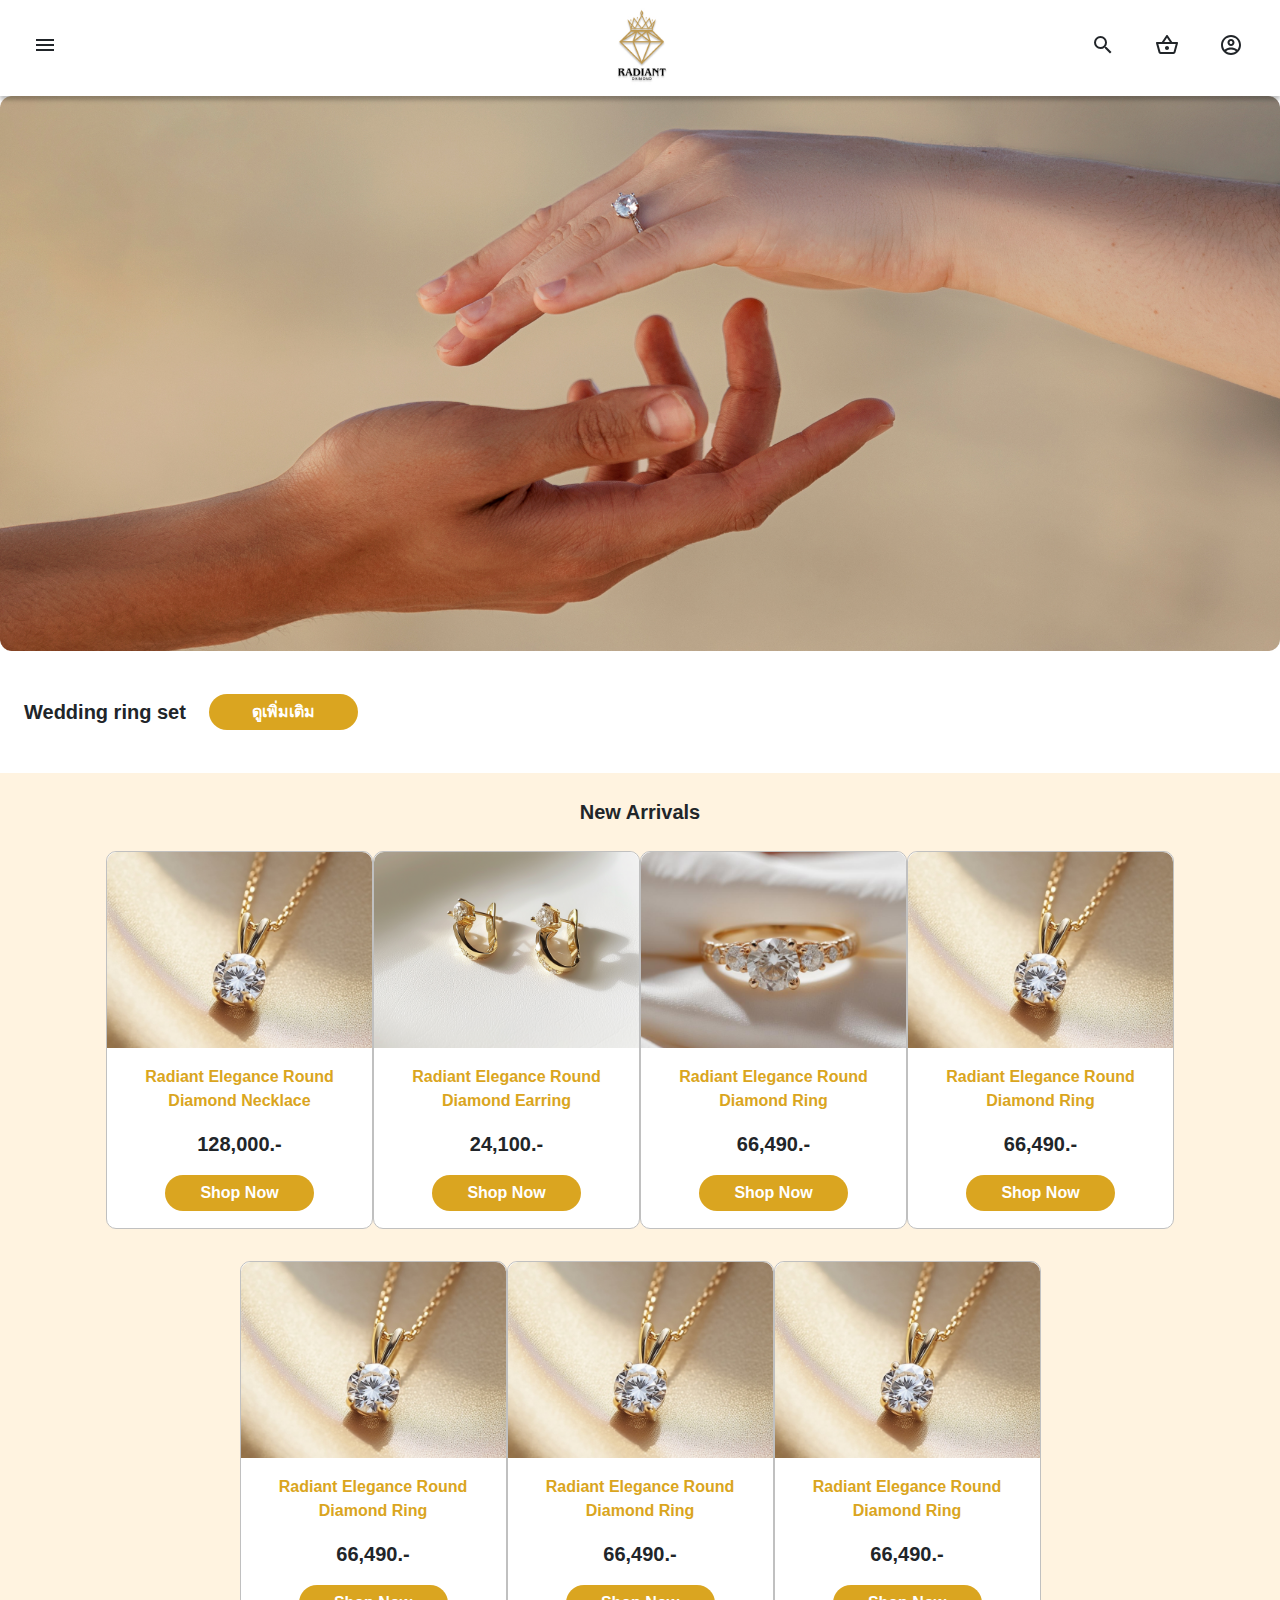
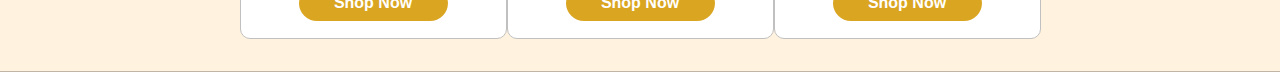
==== index.html @ 1b3d8766 "init first page" ====
<!DOCTYPE html>
<html lang="en">
  <head>
    <meta charset="UTF-8" />
    <meta name="viewport" content="width=device-width, initial-scale=1.0" />
    <title>Radiant Diamond</title>
    <!-- Bootstrap CSS CDN -->
    <link
      href="https://stackpath.bootstrapcdn.com/bootstrap/4.5.2/css/bootstrap.min.css"
      rel="stylesheet"
    />
    <link
      href="https://fonts.googleapis.com/icon?family=Material+Icons"
      rel="stylesheet"
    />
    <link
      href="https://fonts.googleapis.com/icon?family=Material+Icons+Outlined"
      rel="stylesheet"
    />
    <link rel="stylesheet" href="./styles/styles.css" />
    <link rel="stylesheet" href="./styles/menu-styles.css" />
  </head>
  <body>
    <!-- Sidebar Menu -->
    <div id="overlay"></div>
    <div class="sidebar" id="modal">
      <div class="sidebar-content">
        <div class="header">
          <div class="app-title">
            <img
              src="./assets/images/radiant-daimond-logo.jpg"
              alt="Logo Radiant รูปมงกุฎบนเพชรสีทอง"
              class="app-logo"
            />
            <div class="app-name">Radiant Diamond</div>
          </div>
          <div id="closeIcon">
            <span class="material-icons-outlined"> close </span>
          </div>
        </div>
        <!-- First Level -->
        <div class="menu">
          <ul class="first-level">
            <li id="jewelry">
              <a href="#">
                จิวเวลรี่
                <hr class="menu-divider" />
              </a>
            </li>
            <li id="wedding">
              <a href="#"
                >แต่งงาน
                <hr class="menu-divider"
              /></a>
            </li>
            <li id="diamond">
              <a href="#"
                >เพชร
                <hr class="menu-divider"
              /></a>
            </li>
            <li id="gift">
              <a href="#"
                >ของขวัญ
                <hr class="menu-divider"
              /></a>
            </li>
            <li id="article">
              <a href="#"
                >บทความ
                <hr class="menu-divider"
              /></a>
            </li>
            <li id="benefits">
              <a href="#"
                >สิทธิประโยชน์สมาชิก
                <hr class="menu-divider"
              /></a>
            </li>
          </ul>
        </div>
        <!-- <div id="menuHeader"></div> -->
        <div class="sub-menu-section">
          <!-- <div id="secondDivider" class="verticle-divider"></div> -->
          <!-- Second Level -->
          <div id="secondLevel" class="menu-level-section">
            <div class="menu" id="jewelryMenu">
              <ul>
                <li id="ring">
                  <a href="#"
                    >แหวน
                    <hr class="menu-divider"
                  /></a>
                </li>
                <li id="earring">
                  <a href="#"
                    >ต่างหู
                    <hr class="menu-divider"
                  /></a>
                </li>
                <li id="necklace">
                  <a href="#"
                    >สร้อยคอ
                    <hr class="menu-divider"
                  /></a>
                </li>
                <li id="bracelet">
                  <a href="#"
                    >สร้อยข้อมือ
                    <hr class="menu-divider"
                  /></a>
                </li>
              </ul>
            </div>

            <div class="menu" id="weddingMenu">
              <ul>
                <li id="weddingRing">
                  <a href="#"
                    >แหวนแต่งงาน/แหวนหมั้น
                    <hr class="menu-divider"
                  /></a>
                </li>
                <li id="singleDiamondRing">
                  <a href="#"
                    >แหวนเพชรเม็ดเดียว
                    <hr class="menu-divider"
                  /></a>
                </li>
                <li id="rowDiamondRing">
                  <a href="#"
                    >แหวนเพชรแถว
                    <hr class="menu-divider"
                  /></a>
                </li>
                <li id="goldRing">
                  <a href="#"
                    >แหวนทอง
                    <hr class="menu-divider"
                  /></a>
                </li>
              </ul>
            </div>

            <div class="menu" id="giftMenu">
              <ul>
                <li id="momDay">
                  <a href="#"
                    >วันแม่
                    <hr class="menu-divider"
                  /></a>
                </li>
                <li id="valentine">
                  <a href="#"
                    >วาเลนไทน์
                    <hr class="menu-divider"
                  /></a>
                </li>
                <li id="woman">
                  <a href="#"
                    >ผู้หญิง
                    <hr class="menu-divider"
                  /></a>
                </li>
                <li id="man">
                  <a href="#"
                    >ผู้ชาย
                    <hr class="menu-divider"
                  /></a>
                </li>
                <li id="anniversary">
                  <a href="#"
                    >วันครบรอบ
                    <hr class="menu-divider"
                  /></a>
                </li>
                <li id="budget">
                  <a href="#"
                    >ของขวัญตามงบประมาณ
                    <hr class="menu-divider"
                  /></a>
                </li>
              </ul>
            </div>
          </div>
          <div id="thirdDivider" class="verticle-divider"></div>
          <!-- Third Level -->
          <div class="menu-level-section">
            <div class="menu" id="ringMenu">
              <ul>
                <li id="minimal">
                  <a href="#"
                    >Minimal
                    <hr class="menu-divider"
                  /></a>
                </li>
                <li id="modern">
                  <a href="#"
                    >Modern
                    <hr class="menu-divider"
                  /></a>
                </li>
                <li id="prettyRing">
                  <a href="#"
                    >Pretty ring
                    <hr class="menu-divider"
                  /></a>
                </li>
              </ul>
            </div>

            <div class="menu" id="earringMenu">
              <ul>
                <li id="stud">
                  <a href="#"
                    >Stud ต่างหูติดหู
                    <hr class="menu-divider"
                  /></a>
                </li>
                <li id="long">
                  <a href="#"
                    >Long ต่างหูยาว
                    <hr class="menu-divider"
                  /></a>
                </li>
                <li id="hoop">
                  <a href="#"
                    >Hoop ต่างหูห่วง
                    <hr class="menu-divider"
                  /></a>
                </li>
              </ul>
            </div>

            <div class="menu" id="weddingRingMenu">
              <ul>
                <li id="couple">
                  <a href="#"
                    >เซ็ตคู่
                    <hr class="menu-divider"
                  /></a>
                </li>
                <li id="weddingWoman">
                  <a href="#"
                    >ผู้หญิง
                    <hr class="menu-divider"
                  /></a>
                </li>
                <li id="weddingMan">
                  <a href="#"
                    >ผู้ชาย
                    <hr class="menu-divider"
                  /></a>
                </li>
              </ul>
            </div>
          </div>
        </div>
      </div>
    </div>
    <!-- Navigation Bar -->
    <nav class="navbar sticky-top navbar-expand-lg navbar-light bg-light">
      <!-- Website -->
      <div
        id="navbar-website"
        class="row w-100 d-flex justify-content-between align-content-stretch"
      >
        <div class="navbar-menu d-flex align-items-center">
          <i id="menu" class="material-icons navbar-icon">menu</i>
        </div>
        <div class="navbar-img-logo-container">
          <img
            class="navbar-img-logo"
            src="./assets/images/radiant-daimond-logo.jpg"
          />
        </div>
        <div class="narbar-action d-flex justify-content-end">
          <div
            class="narbar-action-container d-flex justify-content-between align-items-center"
          >
            <i class="material-icons navbar-icon">search</i>
            <i class="material-icons-outlined navbar-icon">shopping_basket</i>
            <i class="material-icons-outlined navbar-icon"> account_circle </i>
          </div>
        </div>
      </div>
      <!-- phone -->
      <div
        id="navbar-mobile"
        class="w-100 row d-flex justify-content-between align-items-center pl-4"
      >
        <i id="memu-mobile" class="material-icons navbar-icon">menu</i>
        <i class="material-icons navbar-icon">search</i>
        <div>
          <img
            class="navbar-img-logo-mobile"
            src="./assets/images/radiant-daimond-logo.jpg"
          />
        </div>
        <i class="material-icons-outlined navbar-icon">shopping_basket</i>
        <i class="material-icons-outlined navbar-icon"> account_circle </i>
      </div>
    </nav>
    <!-- Navigation Selector Bar -->
    <div
      id="navbar-select-website"
      class="navbar-select w-100 justify-content-center align-items-center y-5"
    >
      <div class="navbar-select-item">จิวเวลรี่</div>
      <div class="navbar-select-item">แต่งงาน</div>
      <div class="navbar-select-item">เพชร</div>
      <div class="navbar-select-item">ของขวัญ</div>
      <div class="navbar-select-item">บทความ</div>
      <div class="navbar-select-item">สิทธิประโยชน์สมาชิก</div>
    </div>
    <!-- Content -->
    <div class="w-100">
      <div class="landing-image-container w-100 d-flex justify-content-center">
        <img src="./assets/images/landing-image.jpg" class="landing-image" />
      </div>
      <div class="landing-header-container d-flex align-items-center">
        <div class="landing-header">Wedding ring set</div>
        <button class="landing-header-button">ดูเพิ่มเติม</button>
      </div>
      <div class="new-arrivals w-100">
        <div
          class="new-arrivals-header py-4 d-flex justify-content-center align-items-center"
        >
          New Arrivals
        </div>
        <div class="d-flex justify-content-center align-items-center">
          <div
            class="product-section row row-wrap d-flex justify-content-center align-items-center"
          >
            <div class="product-card d-flex flex-column">
              <img src="./assets/images/product-card-1.jpg" width="100%" />
              <div
                class="flex-fill d-flex flex-column justify-content-center align-items-center"
              >
                <div class="product-card-name">
                  Radiant Elegance Round Diamond Necklace
                </div>
                <div class="product-card-price py-3">128,000.-</div>
                <button class="product-card-button">Shop Now</button>
              </div>
            </div>
            <div class="product-card d-flex flex-column">
              <img src="./assets/images/product-card-2.png" width="100%" />
              <div
                class="flex-fill d-flex flex-column justify-content-center align-items-center"
              >
                <div class="product-card-name">
                  Radiant Elegance Round Diamond Earring
                </div>
                <div class="product-card-price py-3">24,100.-</div>
                <button class="product-card-button">Shop Now</button>
              </div>
            </div>
            <div class="product-card d-flex flex-column">
              <img src="./assets/images/product-card-3.png" width="100%" />
              <div
                class="flex-fill d-flex flex-column justify-content-center align-items-center"
              >
                <div class="product-card-name">
                  Radiant Elegance Round Diamond Ring
                </div>
                <div class="product-card-price py-3">66,490.-</div>
                <button class="product-card-button">Shop Now</button>
              </div>
            </div>
            <div class="product-card d-flex flex-column">
              <img src="./assets/images/product-card-1.jpg" width="100%" />
              <div
                class="flex-fill d-flex flex-column justify-content-center align-items-center"
              >
                <div class="product-card-name">
                  Radiant Elegance Round Diamond Ring
                </div>
                <div class="product-card-price py-3">66,490.-</div>
                <button class="product-card-button">Shop Now</button>
              </div>
            </div>
            <div class="product-card d-flex flex-column">
              <img src="./assets/images/product-card-1.jpg" width="100%" />
              <div
                class="flex-fill d-flex flex-column justify-content-center align-items-center"
              >
                <div class="product-card-name">
                  Radiant Elegance Round Diamond Ring
                </div>
                <div class="product-card-price py-3">66,490.-</div>
                <button class="product-card-button">Shop Now</button>
              </div>
            </div>
            <div class="product-card d-flex flex-column">
              <img src="./assets/images/product-card-1.jpg" width="100%" />
              <div
                class="flex-fill d-flex flex-column justify-content-center align-items-center"
              >
                <div class="product-card-name">
                  Radiant Elegance Round Diamond Ring
                </div>
                <div class="product-card-price py-3">66,490.-</div>
                <button class="product-card-button">Shop Now</button>
              </div>
            </div>
            <div class="product-card d-flex flex-column">
              <img src="./assets/images/product-card-1.jpg" width="100%" />
              <div
                class="flex-fill d-flex flex-column justify-content-center align-items-center"
              >
                <div class="product-card-name">
                  Radiant Elegance Round Diamond Ring
                </div>
                <div class="product-card-price py-3">66,490.-</div>
                <button class="product-card-button">Shop Now</button>
              </div>
            </div>
          </div>
        </div>
      </div>
    </div>
    <script src="./script.js"></script>
  </body>
</html>
---- styles/styles.css ----
* {
    padding: 0;
}
@font-face {
    font-family: DBLimx;
    src: url(./assets/fonts/DBLimX/DB\ Lim\ X\ Med\ v3.2.ttf);
}
body {
    font-family: "DBLimX", sans-serif;
}
#navbar-select-website {
    display: flex;
}
.navbar {
    background-color: white !important;
    box-shadow: 0px 4px 4px 0px #00000040;
}
.navbar-img-logo-container {
    height: 100%;
    display: flex;
    justify-content: center;
    align-items: center;
}
.navbar-img-logo {
    width: 105px;
    height: 105px;
}
.navbar-icon {
    width: 30px;
    height: 30px;
}
.navbar-select {
    min-height: 70px;
    background-color: #fff3e0;
    border-bottom: 1px solid #00000040;
}
.navbar-select-item {
    min-height: 70px;
    cursor: pointer;
    padding: 24px;
    transition: background-color 0.3s;
    font-size: 24px;
    font-weight: 500;
}
.navbar-select-item:hover {
    background-color: #ffdeaa;
    padding: 24px;
    border-bottom: 1px solid #00000040;
}
.landing-image {
    width: 100%;
}
.wedding-header {
    height: 200px;
    display: flex;
    align-items: center;
}
.new-arrivals {
    background-color: #fff3e0;
}
.product-section {
    border-radius: 10px;
    border-bottom: 1px solid #00000040;
}
.product-card {
    height: 500px;
    width: 352px;
    background-color: white;
    margin-bottom: 2rem;
    border-bottom: 1px solid #c0c0c0;
}
.product-card-name {
    font-size: 20px;
    font-weight: 700;
    color: #daa520;
    text-align: center;
}
.product-card-price {
    font-size: 20px;
    font-weight: 600;
    text-align: center;
}
.product-card-button {
    width: 149px;
    height: 36px;
    display: flex;
    justify-content: center;
    align-items: center;
    border: 0px;
    border-radius: 18px;
    background-color: #daa520;
    font-size: 16px;
    font-weight: 600;
    color: white;
}
#overlay {
    position: fixed;
    display: none;
    width: 100%;
    height: 100%;
    top: 0;
    left: 0;
    right: 0;
    bottom: 0;
    background-color: rgba(0, 0, 0, 0.5);
    z-index: 1021;
    cursor: pointer;
}
#overlay.active {
    display: block;
}
#close {
    cursor: pointer;
}
@media only screen and (min-width: 375px) {
    #navbar-select-website {
        display: none;
    }
    #navbar-website {
        display: none !important;
    }
    .navbar-img-logo-mobile {
        width: 80px;
        height: 80px;
    }
    .landing-header {
        font-size: 15px;
        font-weight: 700;
        padding: 46px 0 46px 1.5rem;
    }
    .landing-header-button {
        width: 149px;
        height: 36px;
        border: 0px;
        border-radius: 20px;
        background-color: #daa520;
        color: white;
        font-size: 16px;
        font-weight: 600;
        margin-left: 57px;
    }
    .new-arrivals-header {
        font-size: 15px;
        font-weight: 700;
    }
    .product-card {
        width: 267px;
        height: 378px;
        border: 1px solid #c0c0c0;
        border-radius: 10px;
    }
    .product-card img {
        border-radius: 10px 10px 0 0;
    }
    .product-card-name {
        font-size: 16px;
        padding: 0 0.5rem 0 0.5rem;
    }
}
@media only screen and (min-width: 700px) {
    #navbar-select-website {
        display: none !important;
    }
    #navbar-mobile {
        display: none !important;
    }
    #navbar-website {
        display: flex !important;
    }
    .navbar-menu {
        margin-left: 32px;
        width: 30%;
    }
    #menu {
        cursor: pointer;
    }
    .navbar-img-logo-container {
        padding-left: 0;
        width: 30%;
    }
    .navbar-img-logo {
        width: 80px;
        height: 80px;
    }
    .narbar-action {
        width: 30%;
        height: 80px;
        cursor: pointer;
    }
    .narbar-action-container {
        gap: 34px;
    }
    .navbar-icon {
        width: 30px;
        height: 30px;
    }
    .landing-header {
        font-size: 20px;
    }
    .landing-header-button {
        margin-left: 23px;
    }
    .new-arrivals-header {
        font-size: 20px;
    }
}
@media only screen and (min-width: 1400px) {
    .navbar {
        background-color: white !important;
    }
    #navbar-select-website {
        display: flex;
    }
    #navbar-mobile {
        display: none !important;
    }
    #navbar-website {
        display: flex !important;
    }
    .navbar-menu {
        display: none !important;
    }
    .navbar-img-logo-container {
        width: auto;
        padding-left: 70px;
    }
    .landing-image-container {
        padding: 30px 111px 0 111px;
    }
    .landing-header-container {
        padding-left: 85px;
    }
    .landing-header {
        font-size: 32px;
        font-weight: 700;
    }
    .new-arrivals-header {
        font-size: 32px;
        font-weight: 700;
    }
}
---- styles/menu-styles.css ----
/* Fullpage Modal Hidden by Default */
.sidebar {
    position: fixed;
    top: 0;
    left: -100%;
    width: 100%;
    height: 100%;
    transition: left 0.5s ease; /* Slide effect */
    z-index: 1022;
}

.sidebar.active {
    left: 0;
}

.sidebar-content {
    position: absolute;
    top: 0;
    left: 0;
    width: 100%;
    height: 100%;
    background-color: #fff3e0;
    /* padding: 20px; */
}

.header {
    height: 50px;
    display: flex;
    flex-direction: row;
    justify-content: space-between;
    align-items: center;
    padding: 20px;
    background-color: #deb97e;
}

.app-title {
    display: flex;
    flex-direction: row;
    align-items: center;
    gap: 8px;
}

.app-logo {
    width: 10%;
    border-radius: 4px;
}

.app-name {
    font-size: 20px;
    font-weight: bold;
    color: #a5721e;
}

#closeIcon {
    display: flex;
    flex-direction: row;
    justify-content: center;
    align-items: center;
    width: 40px;
    height: 40px;
    border-radius: 20px;
    cursor: pointer;
    transition: background-color 0.5s ease;
}

#closeIcon:hover {
    background-color: #deb97e;
}

.sub-menu-section {
    display: flex;
    flex-direction: row;
    padding: 20px 20px 0 20px;
}

/* Popup Menu List */
.menu ul {
    list-style-type: none;
    padding: 10px;
}

.menu ul li {
    width: 500px;
}

/* First-level and Second-level Links */
.menu ul li a {
    width: max-content;
    text-decoration: none;
    color: #333;
    display: block;
    padding: 5px 15px;
    font-weight: bold;
    transition: background-color 0.3s ease;
    transition: color 0.5s ease;
}

.menu ul li a:hover {
    color: #a5721e;
    .menu-divider {
        width: 100%;
    }
}

.menu ul li a.active {
    color: #a5721e;
    font-weight: bold;
    .menu-divider {
        width: 100%;
    }
}

/* Second-level submenu (hidden by default) */
.submenu {
    display: none;
    margin-left: 20px;
}

.menu ul li:hover .submenu {
    display: block;
}

.menu-divider {
    width: 0px;
    transition: width 0.5s ease;
}

.menu-level-section {
    width: 49%;
}

.first-level {
    display: flex;
    flex-direction: row;
    overflow-y: auto;
    background-color: #deb97e;
}

#menuHeader {
    font-size: 24px;
    font-weight: bold;
    margin: 20px 0 32px 0;
    color: #9b7434;
    padding: 0 20px 0 20px;
}

#secondLevel {
    font-size: large;
}

.verticle-divider {
    height: 0px;
    width: 1px;
    background-color: #c0882e;
    transition: height 1s ease;
}

.verticle-divider.active {
    height: auto;
}

#jewelryMenu {
    display: none;
}

#jewelryMenu.active {
    display: block;
}

#weddingMenu {
    display: none;
}

#weddingMenu.active {
    display: block;
}

#giftMenu {
    display: none;
}

#giftMenu.active {
    display: block;
}

#ringMenu {
    display: none;
}

#ringMenu.active {
    display: block;
}

#earringMenu {
    display: none;
}

#earringMenu.active {
    display: block;
}

#weddingRingMenu {
    display: none;
}

#weddingRingMenu.active {
    display: block;
}
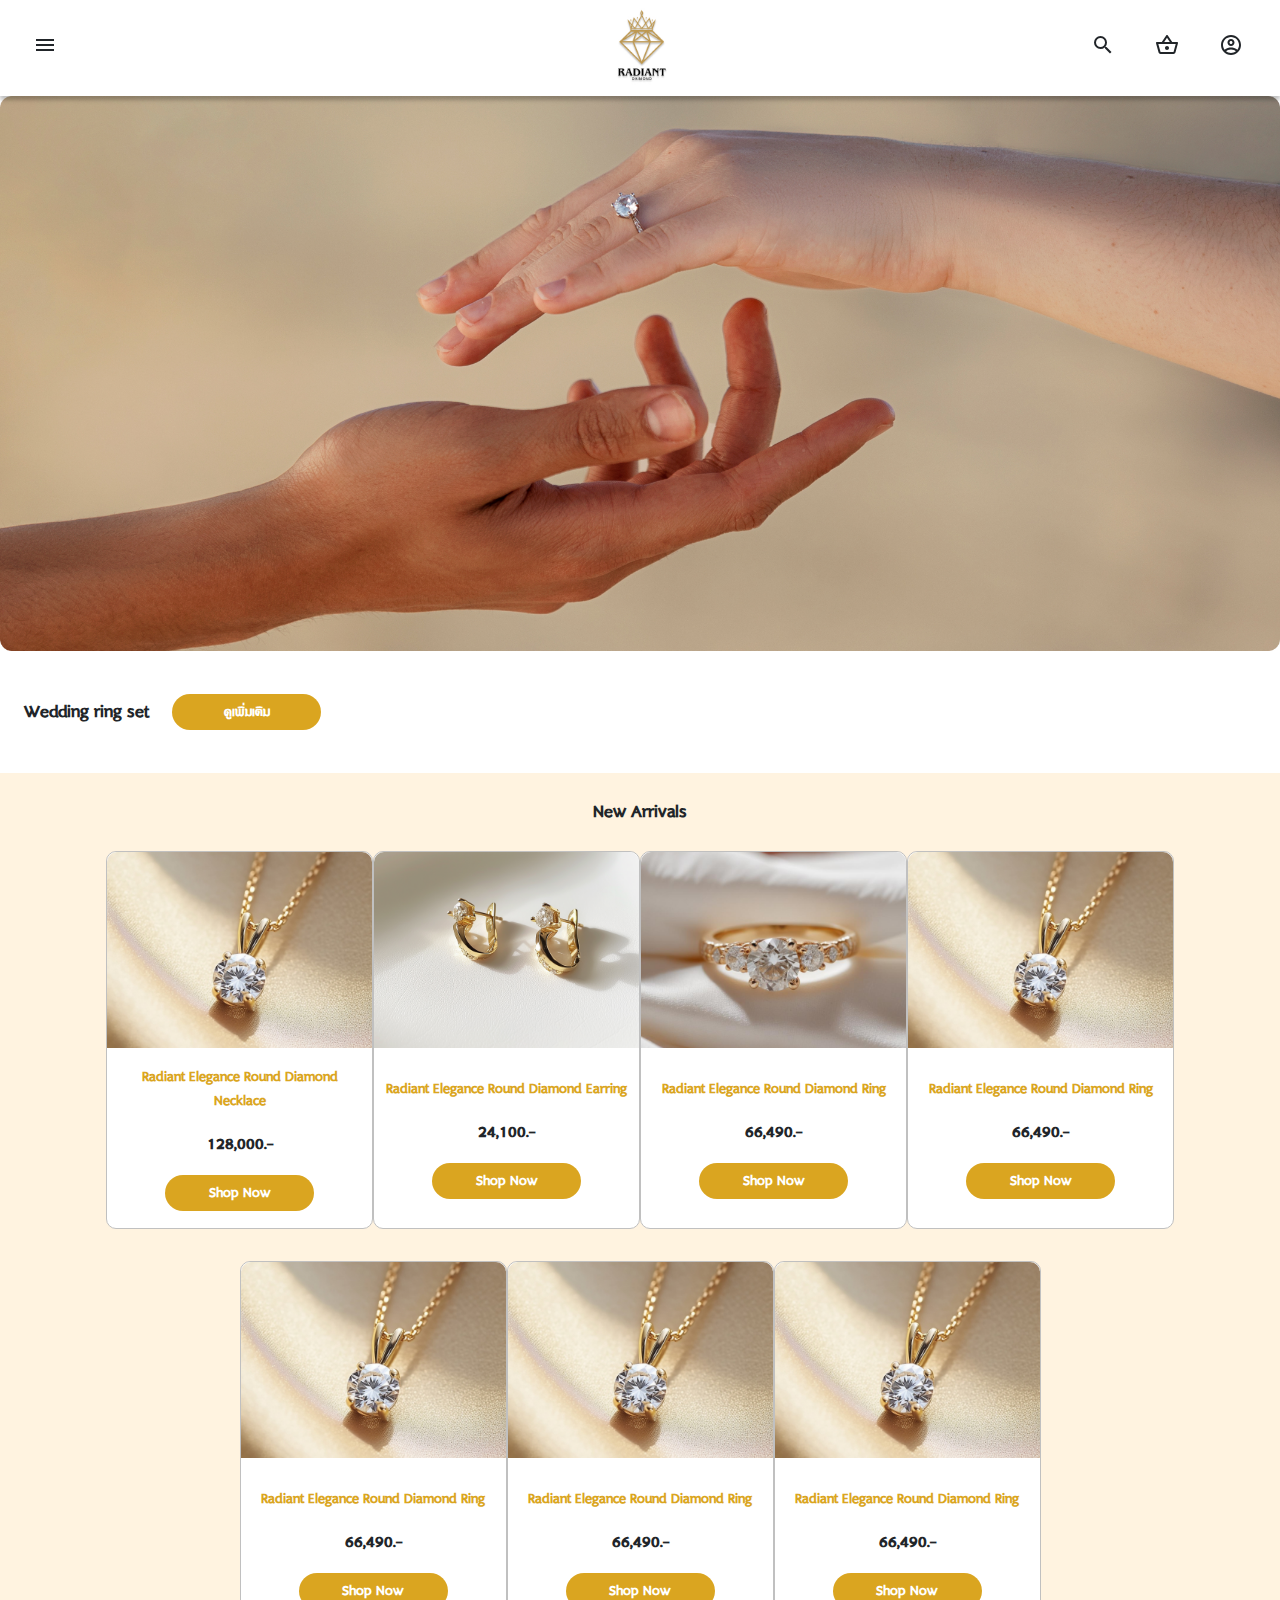
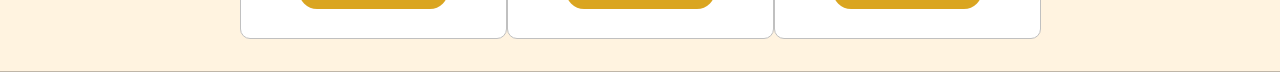
==== commit b294a8f9: "manage file" ====
--- a/index.html
+++ b/index.html
@@ -18,7 +18,8 @@
       rel="stylesheet"
     />
     <link rel="stylesheet" href="./styles/styles.css" />
-    <link rel="stylesheet" href="./styles/menu-styles.css" />
+    <link rel="stylesheet" href="./styles/sidebar-styles.css" />
+    <link rel="stylesheet" href="./styles/navbar-styles.css" />
   </head>
   <body>
     <!-- Sidebar Menu -->
@@ -420,6 +421,6 @@
         </div>
       </div>
     </div>
-    <script src="./script.js"></script>
+    <script src="./scripts/sidebar-script.js"></script>
   </body>
 </html>
--- a/styles/styles.css
+++ b/styles/styles.css
@@ -3,49 +3,10 @@
 }
 @font-face {
     font-family: DBLimx;
-    src: url(./assets/fonts/DBLimX/DB\ Lim\ X\ Med\ v3.2.ttf);
+    src: url(../assets/fonts/DBLimX/DB\ Lim\ X\ v3.2.ttf);
 }
 body {
     font-family: "DBLimX", sans-serif;
-}
-#navbar-select-website {
-    display: flex;
-}
-.navbar {
-    background-color: white !important;
-    box-shadow: 0px 4px 4px 0px #00000040;
-}
-.navbar-img-logo-container {
-    height: 100%;
-    display: flex;
-    justify-content: center;
-    align-items: center;
-}
-.navbar-img-logo {
-    width: 105px;
-    height: 105px;
-}
-.navbar-icon {
-    width: 30px;
-    height: 30px;
-}
-.navbar-select {
-    min-height: 70px;
-    background-color: #fff3e0;
-    border-bottom: 1px solid #00000040;
-}
-.navbar-select-item {
-    min-height: 70px;
-    cursor: pointer;
-    padding: 24px;
-    transition: background-color 0.3s;
-    font-size: 24px;
-    font-weight: 500;
-}
-.navbar-select-item:hover {
-    background-color: #ffdeaa;
-    padding: 24px;
-    border-bottom: 1px solid #00000040;
 }
 .landing-image {
     width: 100%;
@@ -113,16 +74,6 @@
     cursor: pointer;
 }
 @media only screen and (min-width: 375px) {
-    #navbar-select-website {
-        display: none;
-    }
-    #navbar-website {
-        display: none !important;
-    }
-    .navbar-img-logo-mobile {
-        width: 80px;
-        height: 80px;
-    }
     .landing-header {
         font-size: 15px;
         font-weight: 700;
@@ -158,42 +109,6 @@
     }
 }
 @media only screen and (min-width: 700px) {
-    #navbar-select-website {
-        display: none !important;
-    }
-    #navbar-mobile {
-        display: none !important;
-    }
-    #navbar-website {
-        display: flex !important;
-    }
-    .navbar-menu {
-        margin-left: 32px;
-        width: 30%;
-    }
-    #menu {
-        cursor: pointer;
-    }
-    .navbar-img-logo-container {
-        padding-left: 0;
-        width: 30%;
-    }
-    .navbar-img-logo {
-        width: 80px;
-        height: 80px;
-    }
-    .narbar-action {
-        width: 30%;
-        height: 80px;
-        cursor: pointer;
-    }
-    .narbar-action-container {
-        gap: 34px;
-    }
-    .navbar-icon {
-        width: 30px;
-        height: 30px;
-    }
     .landing-header {
         font-size: 20px;
     }
@@ -205,25 +120,6 @@
     }
 }
 @media only screen and (min-width: 1400px) {
-    .navbar {
-        background-color: white !important;
-    }
-    #navbar-select-website {
-        display: flex;
-    }
-    #navbar-mobile {
-        display: none !important;
-    }
-    #navbar-website {
-        display: flex !important;
-    }
-    .navbar-menu {
-        display: none !important;
-    }
-    .navbar-img-logo-container {
-        width: auto;
-        padding-left: 70px;
-    }
     .landing-image-container {
         padding: 30px 111px 0 111px;
     }
--- a/styles/sidebar-styles.css
+++ b/styles/sidebar-styles.css
@@ -0,0 +1,208 @@
+/* Fullpage Modal Hidden by Default */
+.sidebar {
+    position: fixed;
+    top: 0;
+    left: -100%;
+    width: 100%;
+    height: 100%;
+    transition: left 0.5s ease; /* Slide effect */
+    z-index: 1022;
+}
+
+.sidebar.active {
+    left: 0;
+}
+
+.sidebar-content {
+    position: absolute;
+    top: 0;
+    left: 0;
+    width: 100%;
+    height: 100%;
+    background-color: #fff3e0;
+    /* padding: 20px; */
+}
+
+.header {
+    height: 50px;
+    display: flex;
+    flex-direction: row;
+    justify-content: space-between;
+    align-items: center;
+    padding: 20px;
+    background-color: #deb97e;
+}
+
+.app-title {
+    display: flex;
+    flex-direction: row;
+    align-items: center;
+    gap: 8px;
+}
+
+.app-logo {
+    width: 10%;
+    border-radius: 4px;
+}
+
+.app-name {
+    font-size: 20px;
+    font-weight: bold;
+    color: #a5721e;
+}
+
+#closeIcon {
+    display: flex;
+    flex-direction: row;
+    justify-content: center;
+    align-items: center;
+    width: 40px;
+    height: 40px;
+    border-radius: 20px;
+    cursor: pointer;
+    transition: background-color 0.5s ease;
+}
+
+#closeIcon:hover {
+    background-color: #deb97e;
+}
+
+.sub-menu-section {
+    display: flex;
+    flex-direction: row;
+    padding: 20px 20px 0 20px;
+}
+
+/* Popup Menu List */
+.menu ul {
+    list-style-type: none;
+    padding: 10px;
+}
+
+.menu ul li {
+    width: 500px;
+}
+
+/* First-level and Second-level Links */
+.menu ul li a {
+    width: max-content;
+    text-decoration: none;
+    color: #333;
+    display: block;
+    padding: 5px 15px;
+    font-weight: bold;
+    transition: background-color 0.3s ease;
+    transition: color 0.5s ease;
+}
+
+.menu ul li a:hover {
+    color: #a5721e;
+    .menu-divider {
+        width: 100%;
+    }
+}
+
+.menu ul li a.active {
+    color: #a5721e;
+    font-weight: bold;
+    .menu-divider {
+        width: 100%;
+    }
+}
+
+/* Second-level submenu (hidden by default) */
+.submenu {
+    display: none;
+    margin-left: 20px;
+}
+
+.menu ul li:hover .submenu {
+    display: block;
+}
+
+.menu-divider {
+    width: 0px;
+    transition: width 0.5s ease;
+}
+
+.menu-level-section {
+    width: 49%;
+}
+
+.first-level {
+    display: flex;
+    flex-direction: row;
+    overflow-y: auto;
+    background-color: #deb97e;
+}
+
+#menuHeader {
+    font-size: 24px;
+    font-weight: bold;
+    margin: 20px 0 32px 0;
+    color: #9b7434;
+    padding: 0 20px 0 20px;
+}
+
+#secondLevel {
+    font-size: large;
+}
+
+.verticle-divider {
+    height: 0px;
+    width: 1px;
+    background-color: #c0882e;
+    transition: height 1s ease;
+}
+
+.verticle-divider.active {
+    height: auto;
+}
+
+#jewelryMenu {
+    display: none;
+}
+
+#jewelryMenu.active {
+    display: block;
+}
+
+#weddingMenu {
+    display: none;
+}
+
+#weddingMenu.active {
+    display: block;
+}
+
+#giftMenu {
+    display: none;
+}
+
+#giftMenu.active {
+    display: block;
+}
+
+#ringMenu {
+    display: none;
+}
+
+#ringMenu.active {
+    display: block;
+}
+
+#earringMenu {
+    display: none;
+}
+
+#earringMenu.active {
+    display: block;
+}
+
+#weddingRingMenu {
+    display: none;
+}
+
+#weddingRingMenu.active {
+    display: block;
+}
--- a/styles/navbar-styles.css
+++ b/styles/navbar-styles.css
@@ -0,0 +1,110 @@
+#navbar-select-website {
+    display: flex;
+}
+.navbar {
+    background-color: white !important;
+    box-shadow: 0px 4px 4px 0px #00000040;
+}
+.navbar-img-logo-container {
+    height: 100%;
+    display: flex;
+    justify-content: center;
+    align-items: center;
+}
+.navbar-img-logo {
+    width: 105px;
+    height: 105px;
+}
+.navbar-icon {
+    width: 30px;
+    height: 30px;
+}
+.navbar-select {
+    min-height: 70px;
+    background-color: #fff3e0;
+    border-bottom: 1px solid #00000040;
+}
+.navbar-select-item {
+    min-height: 70px;
+    cursor: pointer;
+    padding: 24px;
+    transition: background-color 0.3s;
+    font-size: 24px;
+    font-weight: 500;
+}
+.navbar-select-item:hover {
+    background-color: #ffdeaa;
+    padding: 24px;
+    border-bottom: 1px solid #00000040;
+}
+@media only screen and (min-width: 375px) {
+    #navbar-select-website {
+        display: none;
+    }
+    #navbar-website {
+        display: none !important;
+    }
+    .navbar-img-logo-mobile {
+        width: 80px;
+        height: 80px;
+    }
+}
+@media only screen and (min-width: 700px) {
+    #navbar-select-website {
+        display: none !important;
+    }
+    #navbar-mobile {
+        display: none !important;
+    }
+    #navbar-website {
+        display: flex !important;
+    }
+    .navbar-menu {
+        margin-left: 32px;
+        width: 30%;
+    }
+    #menu {
+        cursor: pointer;
+    }
+    .navbar-img-logo-container {
+        padding-left: 0;
+        width: 30%;
+    }
+    .navbar-img-logo {
+        width: 80px;
+        height: 80px;
+    }
+    .narbar-action {
+        width: 30%;
+        height: 80px;
+        cursor: pointer;
+    }
+    .narbar-action-container {
+        gap: 34px;
+    }
+    .navbar-icon {
+        width: 30px;
+        height: 30px;
+    }
+}
+@media only screen and (min-width: 1400px) {
+    .navbar {
+        background-color: white !important;
+    }
+    #navbar-select-website {
+        display: flex !important;
+    }
+    #navbar-mobile {
+        display: none !important;
+    }
+    #navbar-website {
+        display: flex !important;
+    }
+    .navbar-menu {
+        display: none !important;
+    }
+    .navbar-img-logo-container {
+        width: auto;
+        padding-left: 70px;
+    }
+}